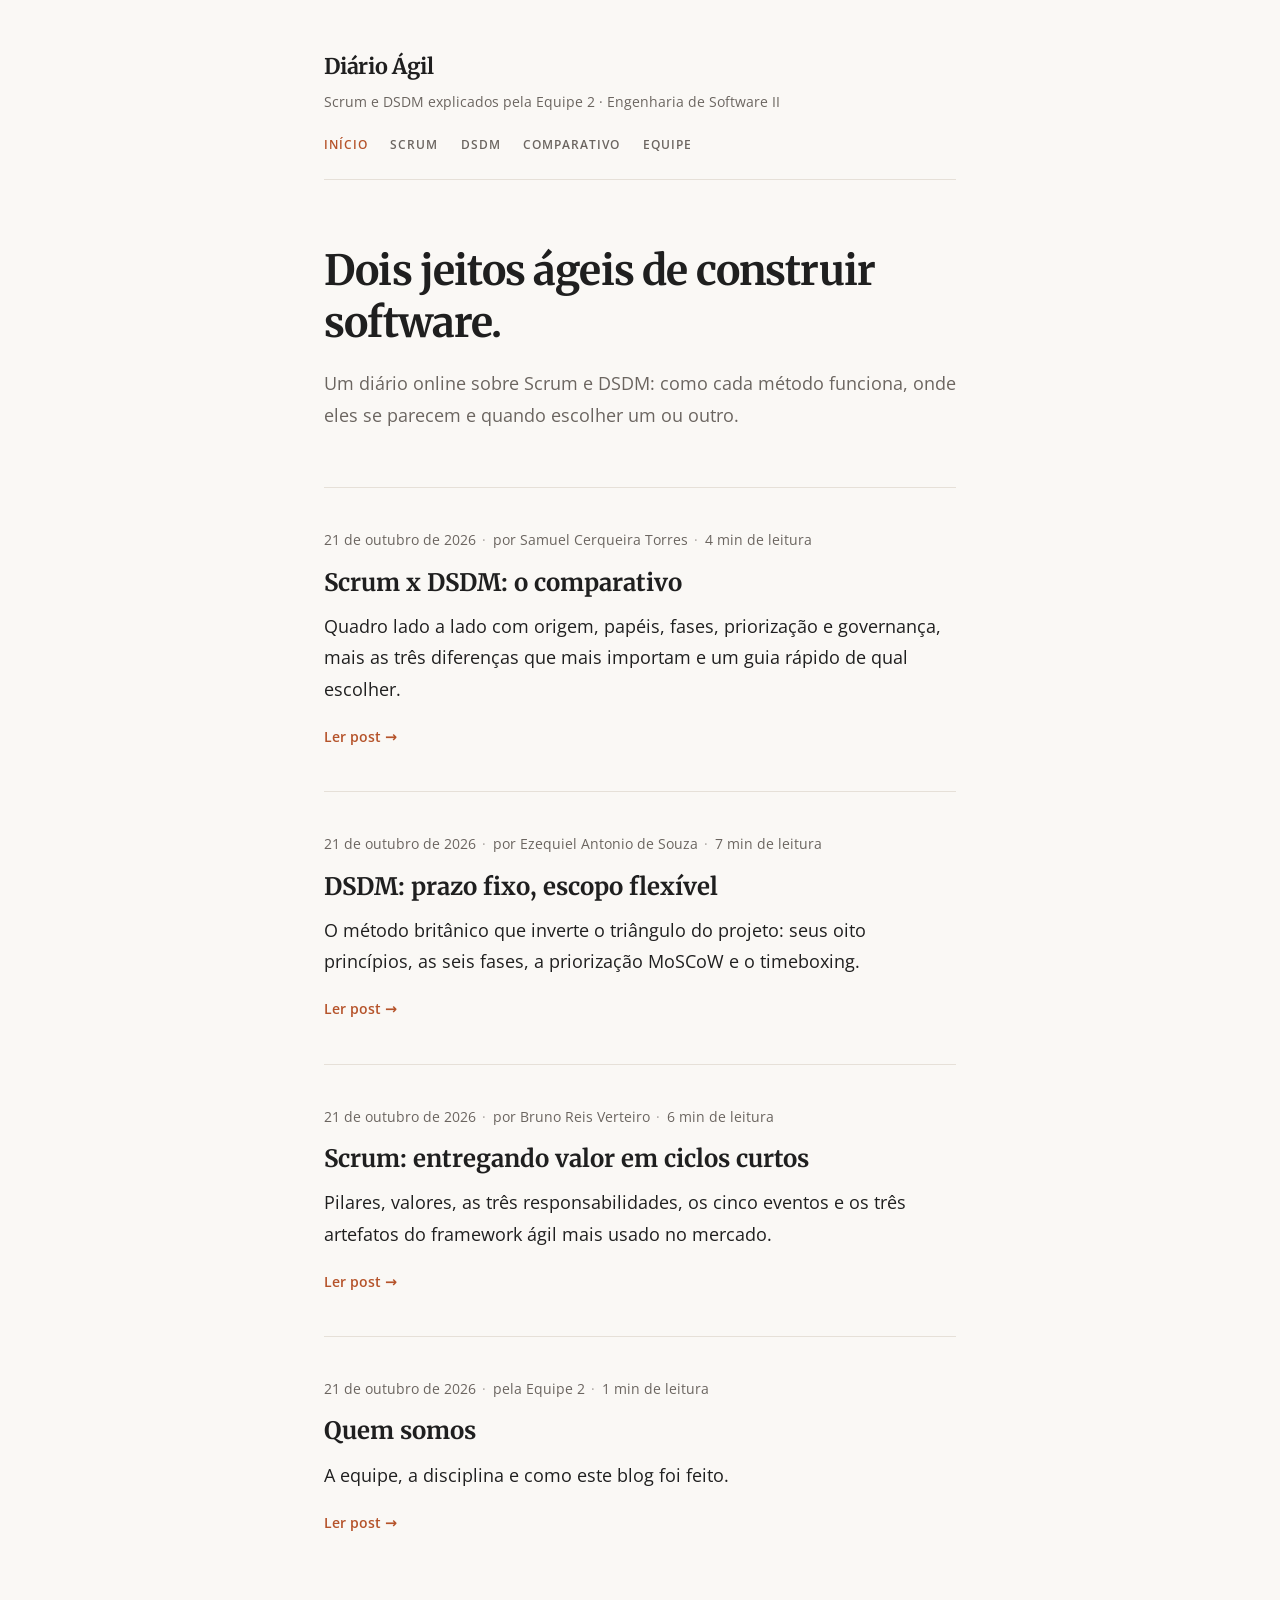
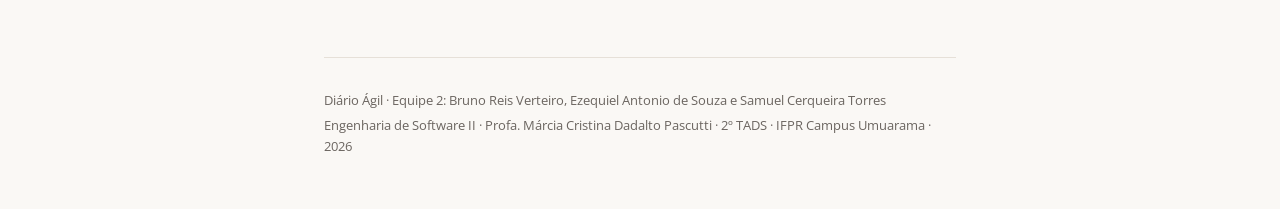
==== index.html @ 32e8d837 "Primeira versão do Diário Ágil: posts de Scrum, DSDM, comparativo e equipe Co-Authored-By: Claude Op" ====
<!DOCTYPE html>
<html lang="pt-BR">
<head>
  <meta charset="UTF-8">
  <meta name="viewport" content="width=device-width, initial-scale=1">
  <title>Diário Ágil · Scrum e DSDM</title>
  <meta name="description" content="Blog da Equipe 2 de Engenharia de Software II (TADS IFPR Umuarama) sobre os métodos ágeis Scrum e DSDM.">
  <link rel="icon" href="assets/img/favicon.svg" type="image/svg+xml">
  <link rel="preconnect" href="https://fonts.googleapis.com">
  <link rel="preconnect" href="https://fonts.gstatic.com" crossorigin>
  <link href="https://fonts.googleapis.com/css2?family=Merriweather:ital,wght@0,400;0,700;1,400&family=Open+Sans:wght@400;600;700&display=swap" rel="stylesheet">
  <link rel="stylesheet" href="assets/css/style.css">
</head>
<body>
  <div class="wrap">

    <header class="site-header">
      <a class="site-title" href="index.html">Diário Ágil</a>
      <p class="site-tagline">Scrum e DSDM explicados pela Equipe 2 · Engenharia de Software II</p>
      <nav class="site-nav" aria-label="Menu principal">
        <a href="index.html" aria-current="page">Início</a>
        <a href="posts/scrum.html">Scrum</a>
        <a href="posts/dsdm.html">DSDM</a>
        <a href="posts/comparativo.html">Comparativo</a>
        <a href="posts/equipe.html">Equipe</a>
      </nav>
    </header>

    <main>
      <section class="intro">
        <h1>Dois jeitos ágeis de construir software.</h1>
        <p>Um diário online sobre Scrum e DSDM: como cada método funciona, onde eles se parecem e quando escolher um ou outro.</p>
      </section>

      <ul class="post-list">
        <li>
          <p class="post-meta"><time datetime="2026-10-21">21 de outubro de 2026</time><span class="sep">·</span>por Samuel Cerqueira Torres<span class="sep">·</span>4 min de leitura</p>
          <h2><a href="posts/comparativo.html">Scrum x DSDM: o comparativo</a></h2>
          <p>Quadro lado a lado com origem, papéis, fases, priorização e governança, mais as três diferenças que mais importam e um guia rápido de qual escolher.</p>
          <a class="read-more" href="posts/comparativo.html">Ler post →</a>
        </li>
        <li>
          <p class="post-meta"><time datetime="2026-10-21">21 de outubro de 2026</time><span class="sep">·</span>por Ezequiel Antonio de Souza<span class="sep">·</span>7 min de leitura</p>
          <h2><a href="posts/dsdm.html">DSDM: prazo fixo, escopo flexível</a></h2>
          <p>O método britânico que inverte o triângulo do projeto: seus oito princípios, as seis fases, a priorização MoSCoW e o timeboxing.</p>
          <a class="read-more" href="posts/dsdm.html">Ler post →</a>
        </li>
        <li>
          <p class="post-meta"><time datetime="2026-10-21">21 de outubro de 2026</time><span class="sep">·</span>por Bruno Reis Verteiro<span class="sep">·</span>6 min de leitura</p>
          <h2><a href="posts/scrum.html">Scrum: entregando valor em ciclos curtos</a></h2>
          <p>Pilares, valores, as três responsabilidades, os cinco eventos e os três artefatos do framework ágil mais usado no mercado.</p>
          <a class="read-more" href="posts/scrum.html">Ler post →</a>
        </li>
        <li>
          <p class="post-meta"><time datetime="2026-10-21">21 de outubro de 2026</time><span class="sep">·</span>pela Equipe 2<span class="sep">·</span>1 min de leitura</p>
          <h2><a href="posts/equipe.html">Quem somos</a></h2>
          <p>A equipe, a disciplina e como este blog foi feito.</p>
          <a class="read-more" href="posts/equipe.html">Ler post →</a>
        </li>
      </ul>
    </main>

    <footer class="site-footer">
      <p>Diário Ágil · Equipe 2: Bruno Reis Verteiro, Ezequiel Antonio de Souza e Samuel Cerqueira Torres</p>
      <p>Engenharia de Software II · Profa. Márcia Cristina Dadalto Pascutti · 2º TADS · IFPR Campus Umuarama · 2026</p>
    </footer>

  </div>
  <script src="assets/js/main.js"></script>
</body>
</html>
---- assets/css/style.css ----
/* ==========================================================
   Diário Ágil — Equipe 2 — Engenharia de Software II
   Estilo: tipografia + espaço em branco, coluna única
   ========================================================== */

/* ---------- Cores e fontes (modo claro) ---------- */
:root {
  --bg: #FAF8F5;           /* off-white quente */
  --text: #1F1F1F;         /* texto principal */
  --muted: #6B6560;        /* datas, legendas */
  --accent: #B5532A;       /* terracota */
  --accent-soft: #F4E7DF;  /* fundo de destaques */
  --border: #E6E0D8;       /* linhas finas */
  --surface: #FFFFFF;      /* caixas dos diagramas */

  --serif: "Merriweather", Georgia, "Times New Roman", serif;
  --sans: "Open Sans", system-ui, -apple-system, "Segoe UI", sans-serif;

  --measure: 42rem;        /* largura da coluna de texto */
}

/* ---------- Modo escuro automático ---------- */
@media (prefers-color-scheme: dark) {
  :root {
    --bg: #191715;
    --text: #ECE7E1;
    --muted: #A39B93;
    --accent: #E2865C;
    --accent-soft: #2E231D;
    --border: #35302B;
    --surface: #221F1C;
  }
}

/* ---------- Base ---------- */
*, *::before, *::after { box-sizing: border-box; }

html { font-size: 100%; -webkit-text-size-adjust: 100%; }

body {
  margin: 0;
  background: var(--bg);
  color: var(--text);
  font-family: var(--sans);
  font-size: 1.0625rem;
  line-height: 1.75;
  -webkit-font-smoothing: antialiased;
}

@media (min-width: 48rem) {
  body { font-size: 1.125rem; }
}

::selection { background: var(--accent-soft); color: var(--text); }

.wrap {
  max-width: var(--measure);
  margin: 0 auto;
  padding: 0 1.25rem;
}

a {
  color: var(--accent);
  text-decoration-thickness: 1px;
  text-underline-offset: 3px;
}
a:hover { text-decoration-thickness: 2px; }

a:focus-visible {
  outline: 2px solid var(--accent);
  outline-offset: 3px;
  border-radius: 2px;
}

/* ---------- Cabeçalho do site ---------- */
.site-header {
  padding: 3rem 0 1.5rem;
  border-bottom: 1px solid var(--border);
}

.site-title {
  font-family: var(--serif);
  font-weight: 700;
  font-size: 1.35rem;
  color: var(--text);
  text-decoration: none;
  letter-spacing: -0.01em;
}

.site-tagline {
  margin: 0.25rem 0 0;
  font-size: 0.85rem;
  color: var(--muted);
}

.site-nav {
  display: flex;
  flex-wrap: wrap;
  gap: 0.4rem 1.4rem;
  margin-top: 1.25rem;
}

.site-nav a {
  font-size: 0.78rem;
  font-weight: 600;
  letter-spacing: 0.08em;
  text-transform: uppercase;
  color: var(--muted);
  text-decoration: none;
}
.site-nav a:hover,
.site-nav a[aria-current="page"] { color: var(--accent); }

/* ---------- Página inicial ---------- */
.intro { padding: 4rem 0 1rem; }

.intro h1 {
  font-family: var(--serif);
  font-weight: 700;
  font-size: clamp(1.9rem, 5vw, 2.6rem);
  line-height: 1.25;
  letter-spacing: -0.02em;
  margin: 0 0 1.25rem;
}

.intro p { color: var(--muted); margin: 0; }

.post-list {
  list-style: none;
  margin: 2.5rem 0 0;
  padding: 0;
}

.post-list li {
  padding: 2.5rem 0;
  border-top: 1px solid var(--border);
}

.post-list h2 {
  font-family: var(--serif);
  font-size: 1.5rem;
  line-height: 1.35;
  margin: 0.4rem 0 0.75rem;
}

.post-list h2 a { color: var(--text); text-decoration: none; }
.post-list h2 a:hover { color: var(--accent); }

.post-list p { margin: 0 0 0.9rem; }

.read-more {
  font-size: 0.9rem;
  font-weight: 600;
  text-decoration: none;
}

/* ---------- Metadados (data, autor, tempo) ---------- */
.post-meta {
  font-size: 0.85rem;
  color: var(--muted);
  margin: 0;
}
.post-meta .sep { margin: 0 0.4rem; opacity: 0.6; }

.kicker {
  font-size: 0.75rem;
  font-weight: 700;
  letter-spacing: 0.12em;
  text-transform: uppercase;
  color: var(--accent);
  margin: 0;
}

/* ---------- Post ---------- */
.post-header { padding: 4rem 0 2.5rem; }

.post-header h1 {
  font-family: var(--serif);
  font-weight: 700;
  font-size: clamp(2rem, 5.5vw, 2.8rem);
  line-height: 1.22;
  letter-spacing: -0.02em;
  margin: 0.75rem 0 1.25rem;
}

.lede {
  font-family: var(--serif);
  font-size: 1.2rem;
  line-height: 1.7;
  margin: 0 0 1.75rem;
}

.post-body h2 {
  font-family: var(--serif);
  font-size: 1.55rem;
  line-height: 1.35;
  margin: 3.5rem 0 1rem;
}

.post-body h3 {
  font-size: 1.05rem;
  font-weight: 700;
  margin: 2.25rem 0 0.5rem;
}

.post-body p { margin: 0 0 1.4rem; }

.post-body ul,
.post-body ol { margin: 0 0 1.6rem; padding-left: 1.4rem; }

.post-body li { margin-bottom: 0.55rem; }
.post-body li::marker { color: var(--accent); }

.post-body strong { font-weight: 700; }

.post-body abbr { text-decoration: none; border-bottom: 1px dotted var(--muted); }

/* Caixa de resumo */
.resumo {
  margin: 3rem 0;
  padding: 1.5rem 1.75rem;
  background: var(--accent-soft);
  border-left: 3px solid var(--accent);
  border-radius: 0 6px 6px 0;
}
.resumo h2,
.resumo h3 { margin-top: 0; font-family: var(--serif); font-size: 1.2rem; }
.resumo p:last-child,
.resumo ul:last-child { margin-bottom: 0; }

/* Citação */
blockquote {
  margin: 2.5rem 0;
  padding: 0 0 0 1.5rem;
  border-left: 2px solid var(--accent);
  font-family: var(--serif);
  font-style: italic;
  color: var(--text);
}

/* ---------- Tabelas ---------- */
.table-wrap {
  overflow-x: auto;
  margin: 2rem 0 2.5rem;
  -webkit-overflow-scrolling: touch;
}

table {
  width: 100%;
  min-width: 34rem;
  border-collapse: collapse;
  font-size: 0.92rem;
  line-height: 1.55;
}

th, td {
  text-align: left;
  vertical-align: top;
  padding: 0.85rem 0.9rem;
  border-bottom: 1px solid var(--border);
}

thead th {
  font-size: 0.72rem;
  font-weight: 700;
  letter-spacing: 0.1em;
  text-transform: uppercase;
  color: var(--accent);
  border-bottom: 2px solid var(--accent);
}

tbody th { font-weight: 700; width: 24%; }

/* ---------- Diagramas SVG ---------- */
.diagram { margin: 3rem 0; }

.diagram-scroll { overflow-x: auto; -webkit-overflow-scrolling: touch; }

.diagram svg {
  display: block;
  width: 100%;
  min-width: 34rem;
  height: auto;
}

.diagram figcaption {
  margin-top: 0.9rem;
  font-size: 0.85rem;
  color: var(--muted);
  text-align: center;
}

.dg-box rect   { fill: var(--surface); stroke: var(--border); stroke-width: 1.5; }
.dg-hi         { fill: var(--accent-soft) !important; stroke: var(--accent) !important; stroke-width: 2 !important; }
.dg-text       { fill: var(--text); font-family: var(--sans); font-size: 15px; font-weight: 600; }
.dg-strong     { fill: var(--text); font-family: var(--serif); font-size: 19px; font-weight: 700; }
.dg-small      { fill: var(--muted); font-family: var(--sans); font-size: 12.5px; }
.dg-line       { stroke: var(--accent); stroke-width: 1.75; fill: none; }
.dg-dashed     { stroke-dasharray: 6 5; }
.dg-arrowhead  { fill: var(--accent); }

/* ---------- Navegação entre posts ---------- */
.post-nav {
  display: flex;
  justify-content: space-between;
  gap: 1.5rem;
  margin: 4rem 0 0;
  padding: 2rem 0 0;
  border-top: 1px solid var(--border);
  font-size: 0.9rem;
}
.post-nav a { text-decoration: none; font-weight: 600; }
.post-nav span {
  display: block;
  font-size: 0.72rem;
  letter-spacing: 0.1em;
  text-transform: uppercase;
  color: var(--muted);
  font-weight: 600;
}
.post-nav .next { text-align: right; margin-left: auto; }

/* ---------- Referências ---------- */
.referencias {
  font-size: 0.88rem;
  line-height: 1.6;
  color: var(--muted);
}
.referencias li { margin-bottom: 0.8rem; }

/* ---------- Equipe ---------- */
.membros { list-style: none; padding: 0 !important; margin: 2rem 0 2.5rem; }
.membros li {
  padding: 1.25rem 0;
  border-top: 1px solid var(--border);
  margin: 0 !important;
}
.membros li:last-child { border-bottom: 1px solid var(--border); }
.membros strong { font-family: var(--serif); display: block; }
.membros span { font-size: 0.9rem; color: var(--muted); }

/* ---------- Rodapé ---------- */
.site-footer {
  margin-top: 5rem;
  padding: 2rem 0 3rem;
  border-top: 1px solid var(--border);
  font-size: 0.8rem;
  color: var(--muted);
  line-height: 1.6;
}
.site-footer p { margin: 0 0 0.3rem; }
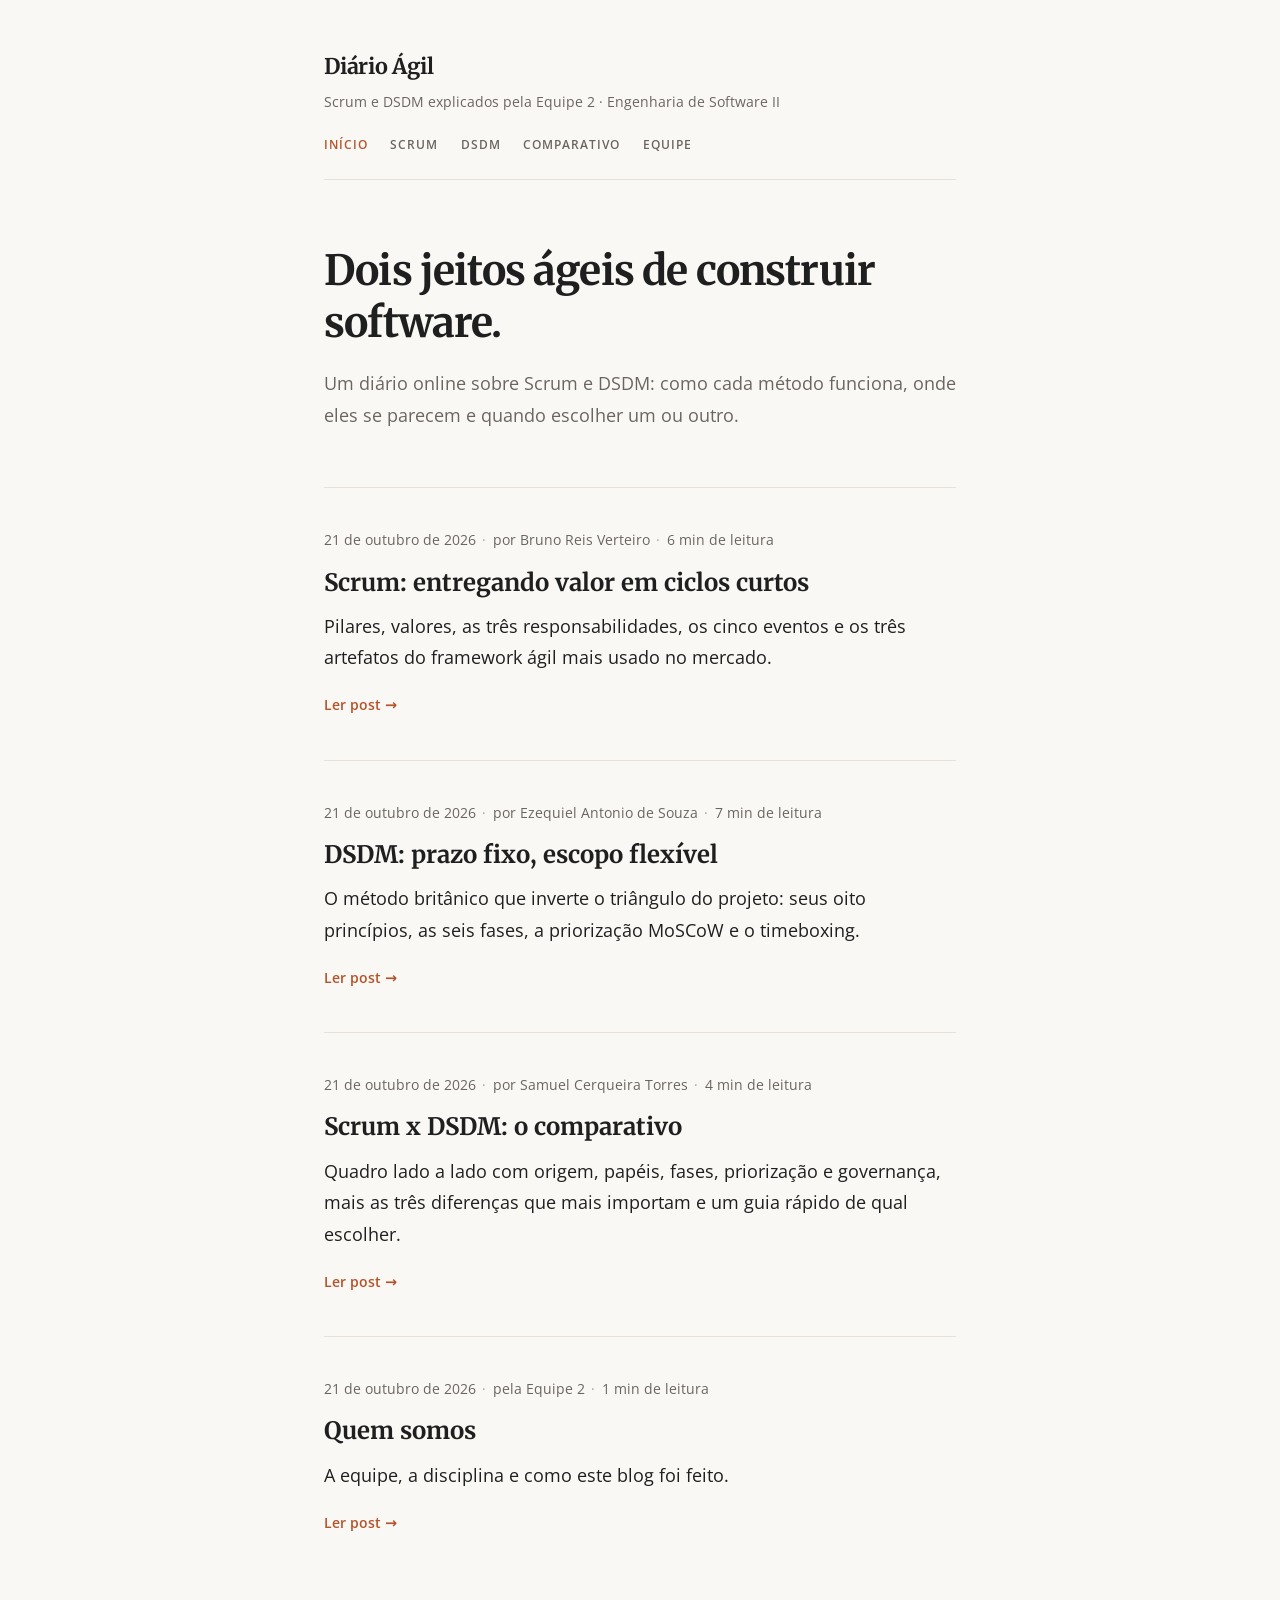
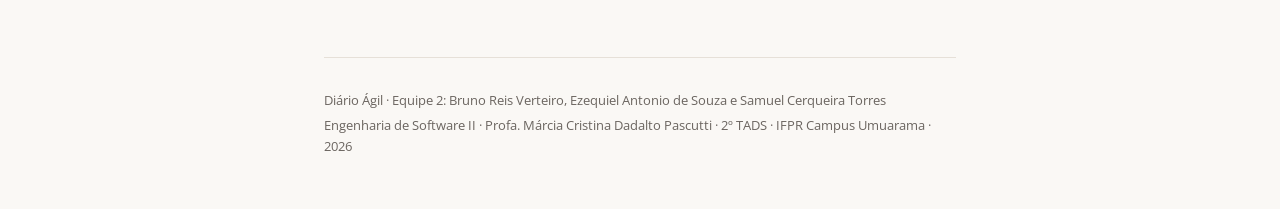
==== commit 6bedea85: "Ordena os posts da página inicial: Scrum, DSDM, Comparativo e Quem somos Co-Authored-By: Claude Opus" ====
--- a/index.html
+++ b/index.html
@@ -34,10 +34,10 @@
 
       <ul class="post-list">
         <li>
-          <p class="post-meta"><time datetime="2026-10-21">21 de outubro de 2026</time><span class="sep">·</span>por Samuel Cerqueira Torres<span class="sep">·</span>4 min de leitura</p>
-          <h2><a href="posts/comparativo.html">Scrum x DSDM: o comparativo</a></h2>
-          <p>Quadro lado a lado com origem, papéis, fases, priorização e governança, mais as três diferenças que mais importam e um guia rápido de qual escolher.</p>
-          <a class="read-more" href="posts/comparativo.html">Ler post →</a>
+          <p class="post-meta"><time datetime="2026-10-21">21 de outubro de 2026</time><span class="sep">·</span>por Bruno Reis Verteiro<span class="sep">·</span>6 min de leitura</p>
+          <h2><a href="posts/scrum.html">Scrum: entregando valor em ciclos curtos</a></h2>
+          <p>Pilares, valores, as três responsabilidades, os cinco eventos e os três artefatos do framework ágil mais usado no mercado.</p>
+          <a class="read-more" href="posts/scrum.html">Ler post →</a>
         </li>
         <li>
           <p class="post-meta"><time datetime="2026-10-21">21 de outubro de 2026</time><span class="sep">·</span>por Ezequiel Antonio de Souza<span class="sep">·</span>7 min de leitura</p>
@@ -46,10 +46,10 @@
           <a class="read-more" href="posts/dsdm.html">Ler post →</a>
         </li>
         <li>
-          <p class="post-meta"><time datetime="2026-10-21">21 de outubro de 2026</time><span class="sep">·</span>por Bruno Reis Verteiro<span class="sep">·</span>6 min de leitura</p>
-          <h2><a href="posts/scrum.html">Scrum: entregando valor em ciclos curtos</a></h2>
-          <p>Pilares, valores, as três responsabilidades, os cinco eventos e os três artefatos do framework ágil mais usado no mercado.</p>
-          <a class="read-more" href="posts/scrum.html">Ler post →</a>
+          <p class="post-meta"><time datetime="2026-10-21">21 de outubro de 2026</time><span class="sep">·</span>por Samuel Cerqueira Torres<span class="sep">·</span>4 min de leitura</p>
+          <h2><a href="posts/comparativo.html">Scrum x DSDM: o comparativo</a></h2>
+          <p>Quadro lado a lado com origem, papéis, fases, priorização e governança, mais as três diferenças que mais importam e um guia rápido de qual escolher.</p>
+          <a class="read-more" href="posts/comparativo.html">Ler post →</a>
         </li>
         <li>
           <p class="post-meta"><time datetime="2026-10-21">21 de outubro de 2026</time><span class="sep">·</span>pela Equipe 2<span class="sep">·</span>1 min de leitura</p>
